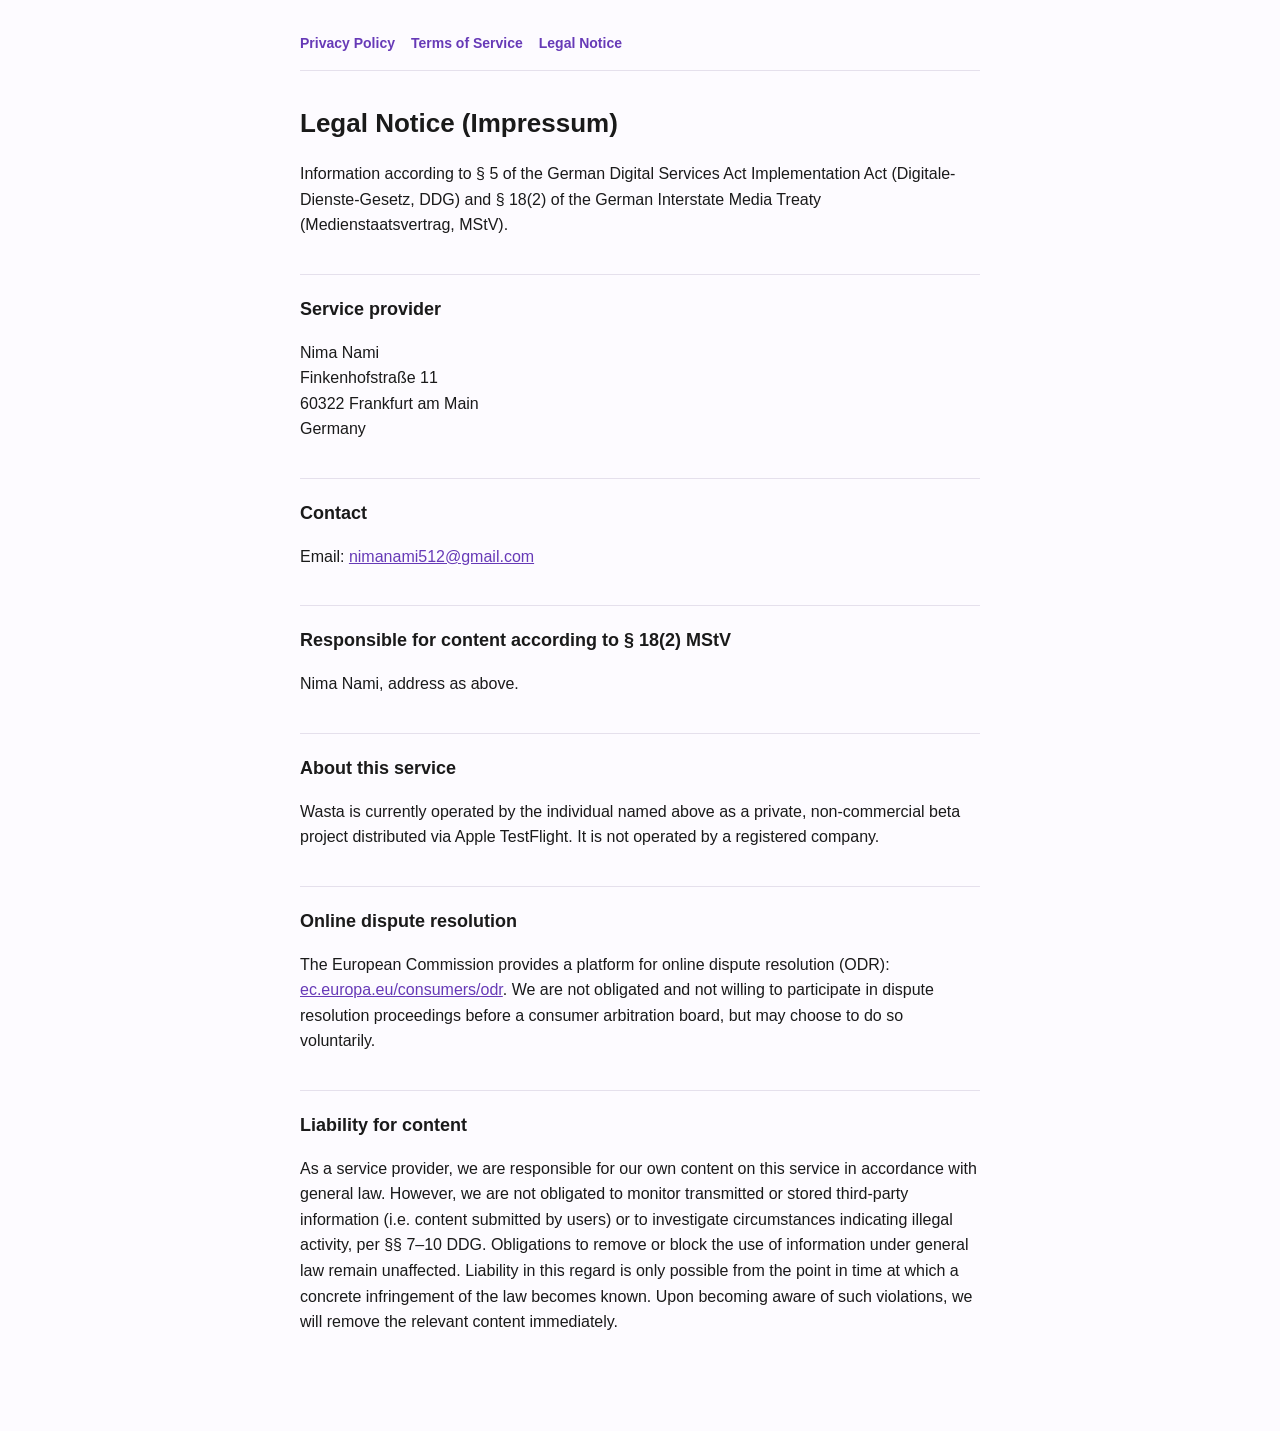
==== impressum.html @ d67cf5db "Add Wasta privacy policy, terms of service, and legal notice" ====
<!doctype html>
<html lang="en">
<head>
<meta charset="utf-8">
<meta name="viewport" content="width=device-width, initial-scale=1">
<title>Legal Notice (Impressum) — Wasta</title>
<link rel="stylesheet" href="style.css">
</head>
<body>
<div class="wrap">
  <nav>
    <a href="privacy-policy.html">Privacy Policy</a>
    <a href="terms-of-service.html">Terms of Service</a>
    <a href="impressum.html">Legal Notice</a>
  </nav>

  <h1>Legal Notice (Impressum)</h1>
  <p>Information according to § 5 of the German Digital Services Act
  Implementation Act (Digitale-Dienste-Gesetz, DDG) and § 18(2) of the
  German Interstate Media Treaty (Medienstaatsvertrag, MStV).</p>

  <h2>Service provider</h2>
  <p>
    Nima Nami<br>
    Finkenhofstraße 11<br>
    60322 Frankfurt am Main<br>
    Germany
  </p>

  <h2>Contact</h2>
  <p>Email: <a href="mailto:nimanami512@gmail.com">nimanami512@gmail.com</a></p>

  <h2>Responsible for content according to § 18(2) MStV</h2>
  <p>Nima Nami, address as above.</p>

  <h2>About this service</h2>
  <p>Wasta is currently operated by the individual named above as a
  private, non-commercial beta project distributed via Apple TestFlight.
  It is not operated by a registered company.</p>

  <h2>Online dispute resolution</h2>
  <p>The European Commission provides a platform for online dispute
  resolution (ODR): <a href="https://ec.europa.eu/consumers/odr/" target="_blank" rel="noopener">ec.europa.eu/consumers/odr</a>.
  We are not obligated and not willing to participate in dispute
  resolution proceedings before a consumer arbitration board, but may
  choose to do so voluntarily.</p>

  <h2>Liability for content</h2>
  <p>As a service provider, we are responsible for our own content on
  this service in accordance with general law. However, we are not
  obligated to monitor transmitted or stored third-party information
  (i.e. content submitted by users) or to investigate circumstances
  indicating illegal activity, per §§ 7–10 DDG. Obligations to remove
  or block the use of information under general law remain unaffected.
  Liability in this regard is only possible from the point in time at
  which a concrete infringement of the law becomes known. Upon
  becoming aware of such violations, we will remove the relevant
  content immediately.</p>
</div>
</body>
</html>
---- style.css ----
:root {
  color-scheme: light dark;
  --purple: #673ab7;
  --text: #1a1a1a;
  --muted: #666;
  --bg: #fdfbff;
  --border: #e5e0ec;
}
@media (prefers-color-scheme: dark) {
  :root {
    --text: #eee;
    --muted: #aaa;
    --bg: #17151a;
    --border: #332d3d;
  }
}
* { box-sizing: border-box; }
body {
  margin: 0;
  background: var(--bg);
  color: var(--text);
  font-family: -apple-system, BlinkMacSystemFont, "Segoe UI", Roboto, sans-serif;
  line-height: 1.6;
}
.wrap {
  max-width: 720px;
  margin: 0 auto;
  padding: 32px 20px 80px;
}
nav {
  display: flex;
  gap: 16px;
  flex-wrap: wrap;
  margin-bottom: 32px;
  padding-bottom: 16px;
  border-bottom: 1px solid var(--border);
}
nav a {
  color: var(--purple);
  text-decoration: none;
  font-size: 14px;
  font-weight: 600;
}
nav a:hover { text-decoration: underline; }
h1 { font-size: 26px; margin-bottom: 4px; }
h2 { font-size: 18px; margin-top: 36px; border-top: 1px solid var(--border); padding-top: 20px; }
.updated { color: var(--muted); font-size: 14px; margin-bottom: 24px; }
table { width: 100%; border-collapse: collapse; margin: 16px 0; font-size: 14px; }
th, td { text-align: left; padding: 8px 10px; border-bottom: 1px solid var(--border); }
th { color: var(--muted); font-weight: 600; }
a { color: var(--purple); }
ul { padding-left: 20px; }
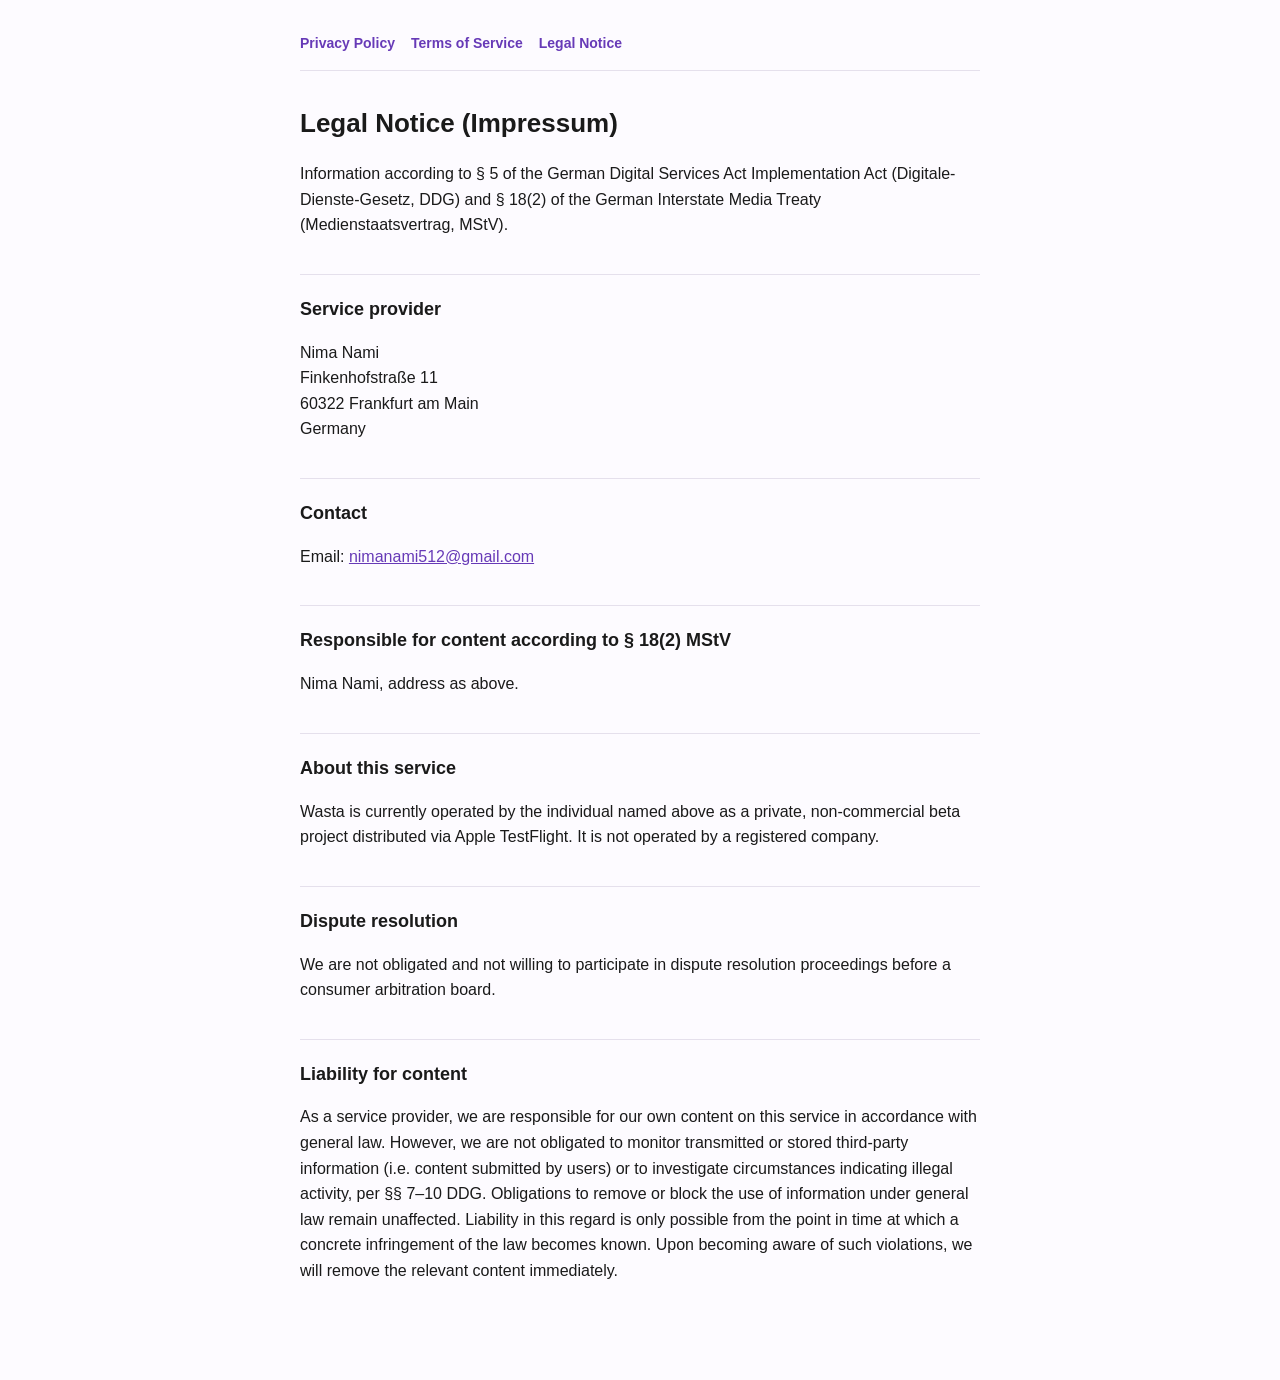
==== commit 7b752da1: "Address legal review: ODR removal, active-acceptance for material changes, reporting/blocking sectio" ====
--- a/impressum.html
+++ b/impressum.html
@@ -38,12 +38,9 @@
   private, non-commercial beta project distributed via Apple TestFlight.
   It is not operated by a registered company.</p>
 
-  <h2>Online dispute resolution</h2>
-  <p>The European Commission provides a platform for online dispute
-  resolution (ODR): <a href="https://ec.europa.eu/consumers/odr/" target="_blank" rel="noopener">ec.europa.eu/consumers/odr</a>.
-  We are not obligated and not willing to participate in dispute
-  resolution proceedings before a consumer arbitration board, but may
-  choose to do so voluntarily.</p>
+  <h2>Dispute resolution</h2>
+  <p>We are not obligated and not willing to participate in dispute
+  resolution proceedings before a consumer arbitration board.</p>
 
   <h2>Liability for content</h2>
   <p>As a service provider, we are responsible for our own content on
